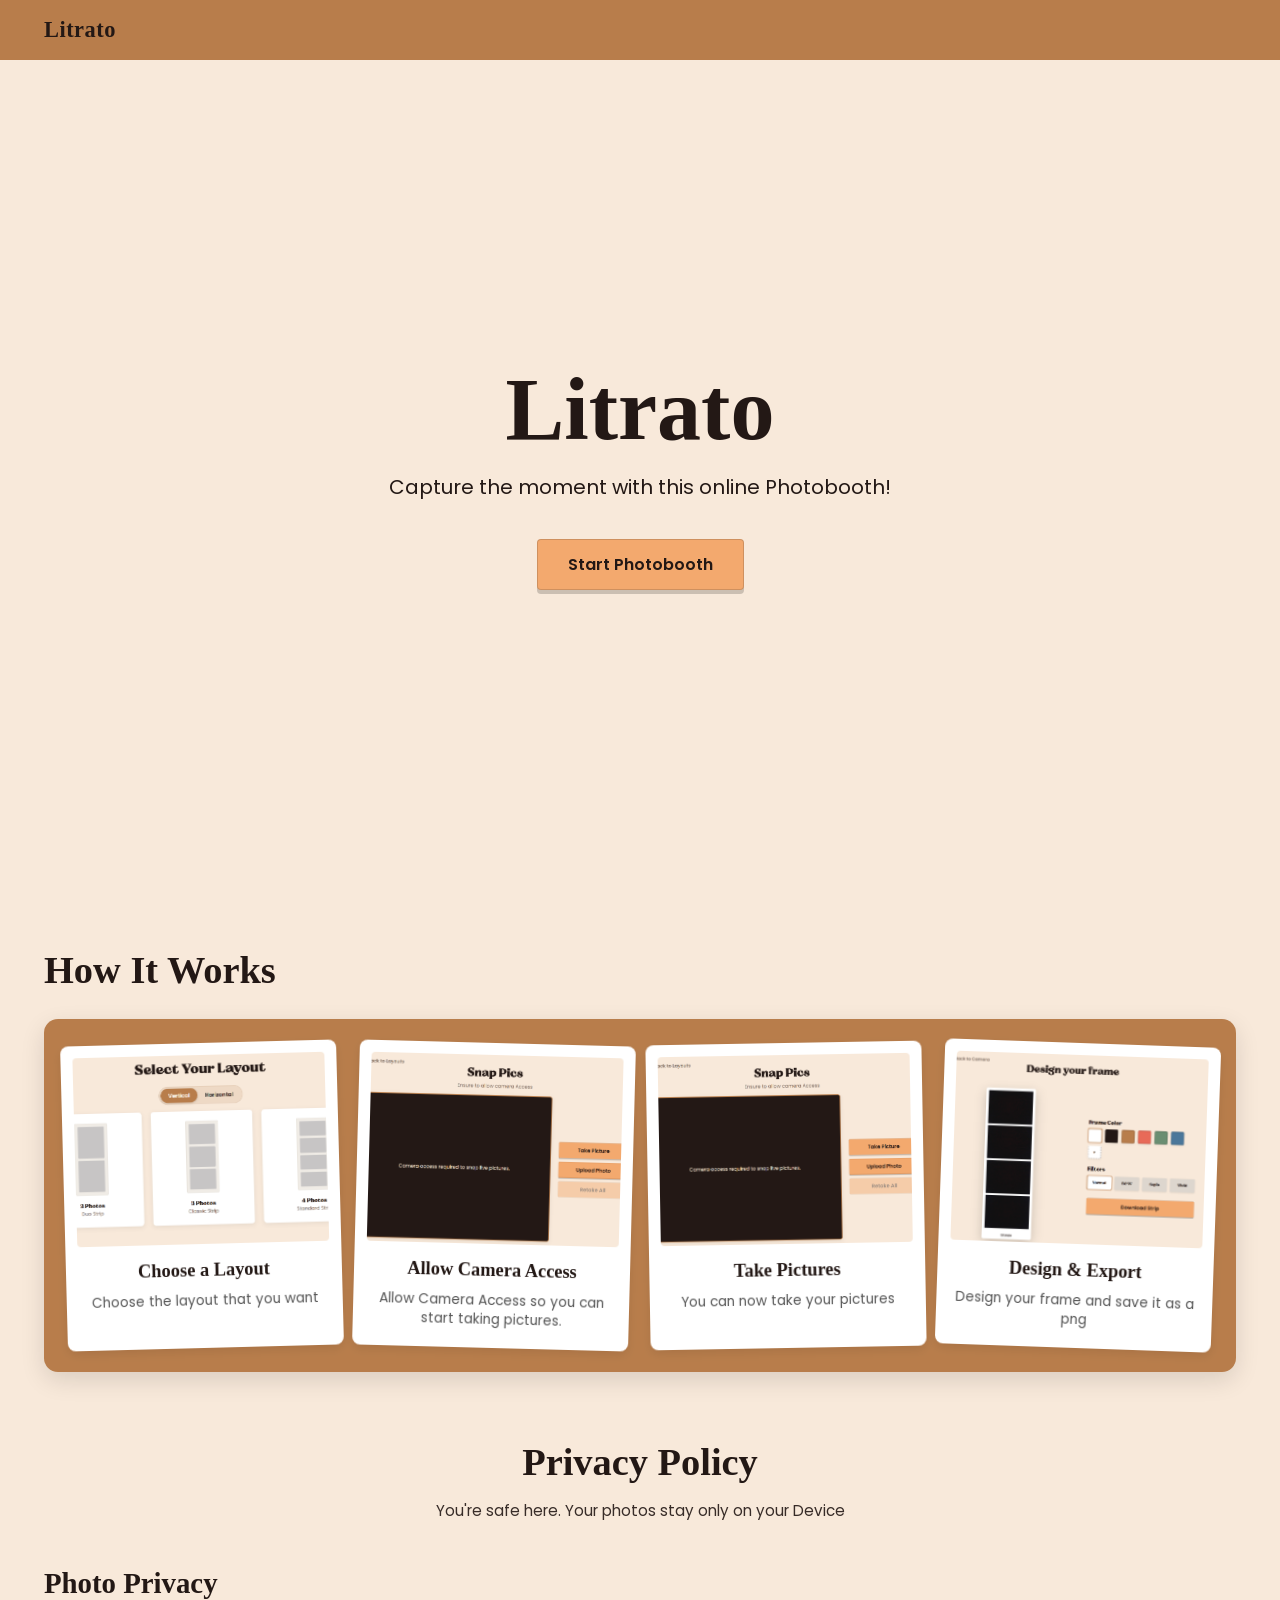
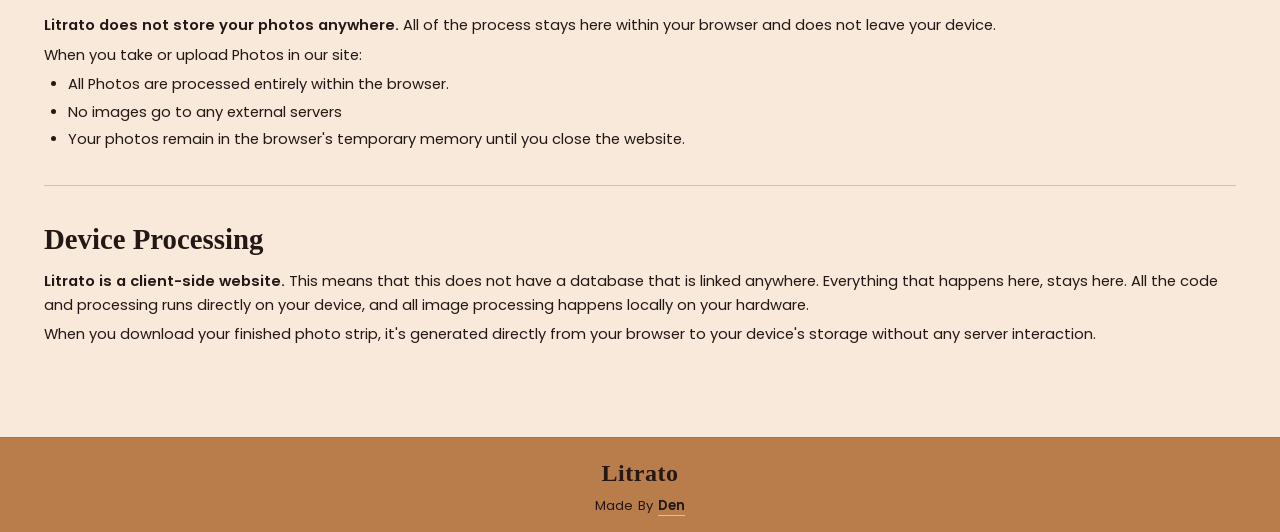
==== index.html @ ebfee7b2 "Added back to top button" ====
<!doctype html>
<html lang="en">
  <head>
    <meta charset="UTF-8" />
    <meta name="viewport" content="width=device-width, initial-scale=1.0" />
    <title>Litrato - Home</title>

    <link rel="preconnect" href="https://fonts.googleapis.com" />
    <link rel="preconnect" href="https://fonts.gstatic.com" crossorigin />
    <link
      href="https://fonts.googleapis.com/css2?family=Poppins:wght@300;400;500;600&display=swap"
      rel="stylesheet"
    />

    <link rel="stylesheet" href="index.css" />
  </head>
  <body>
    <div class="hero-viewport-wrapper">
      <!-- Nav bar -->
      <header class="navbar">
        <div class="nav-container">
          <a href="index.html" class="nav-logo">Litrato</a>
        </div>
      </header>

      <!-- Hero Section -->
      <section class="hero-section">
        <div class="hero-content">
          <h1 class="hero-title">Litrato</h1>
          <p class="hero-subtitle">
            Capture the moment with this online Photobooth!
          </p>
          <a href="./pages/photobooth.html" class="btn-primary"
            >Start Photobooth</a
          >
        </div>
      </section>
    </div>

    <!-- Main Content Sections -->
    <main class="page-wrapper">
      <!-- How It Works Section -->
      <section
        class="how-it-works-section"
        aria-labelledby="how-it-works-title"
      >
        <h2 id="how-it-works-title" class="section-title">How It Works</h2>

        <div class="polaroid-container">
          <!-- Step 1 -->
          <article class="polaroid-card">
            <div class="polaroid-screen">
              <img
                src="./assets/imgs/layout.png"
                alt="Choose a layout preview"
                class="polaroid-img"
              />
            </div>
            <div class="polaroid-text">
              <h3 class="polaroid-heading">Choose a Layout</h3>
              <p class="polaroid-desc">Choose the layout that you want</p>
            </div>
          </article>

          <!-- Step 2 -->
          <article class="polaroid-card">
            <div class="polaroid-screen">
              <img
                src="./assets/imgs/camera.png"
                alt="Allow camera access preview"
                class="polaroid-img"
              />
            </div>
            <div class="polaroid-text">
              <h3 class="polaroid-heading">Allow Camera Access</h3>
              <p class="polaroid-desc">
                Allow Camera Access so you can start taking pictures.
              </p>
            </div>
          </article>

          <!-- Step 3 -->
          <article class="polaroid-card">
            <div class="polaroid-screen">
              <img
                src="./assets/imgs/camera.png"
                alt="Take pictures preview"
                class="polaroid-img"
              />
            </div>
            <div class="polaroid-text">
              <h3 class="polaroid-heading">Take Pictures</h3>
              <p class="polaroid-desc">You can now take your pictures</p>
            </div>
          </article>

          <!-- Step 4 -->
          <article class="polaroid-card">
            <div class="polaroid-screen">
              <img
                src="./assets/imgs/design.png"
                alt="Design and export preview"
                class="polaroid-img"
              />
            </div>
            <div class="polaroid-text">
              <h3 class="polaroid-heading">Design &amp; Export</h3>
              <p class="polaroid-desc">
                Design your frame and save it as a png
              </p>
            </div>
          </article>
        </div>
      </section>

      <!-- Privacy Policy Section -->
      <section class="privacy-section" aria-labelledby="privacy-title">
        <div class="privacy-header">
          <h2 id="privacy-title" class="section-title privacy-main-title">
            Privacy Policy
          </h2>
          <p class="privacy-subtitle">
            You're safe here. Your photos stay only on your Device
          </p>
        </div>

        <div class="privacy-content">
          <!-- Photo Privacy -->
          <article class="privacy-block">
            <h3 class="privacy-heading">Photo Privacy</h3>
            <p class="privacy-lead">
              <strong>Litrato does not store your photos anywhere.</strong> All
              of the process stays here within your browser and does not leave
              your device.
            </p>
            <p class="privacy-list-intro">
              When you take or upload Photos in our site:
            </p>
            <ul class="privacy-list">
              <li>All Photos are processed entirely within the browser.</li>
              <li>No images go to any external servers</li>
              <li>
                Your photos remain in the browser's temporary memory until you
                close the website.
              </li>
            </ul>
          </article>

          <hr class="privacy-divider" />

          <!-- Device Processing -->
          <article class="privacy-block">
            <h3 class="privacy-heading">Device Processing</h3>
            <p class="privacy-lead">
              <strong>Litrato is a client-side website.</strong> This means that
              this does not have a database that is linked anywhere. Everything
              that happens here, stays here. All the code and processing runs
              directly on your device, and all image processing happens locally
              on your hardware.
            </p>
            <p class="privacy-body">
              When you download your finished photo strip, it's generated
              directly from your browser to your device's storage without any
              server interaction.
            </p>
          </article>
        </div>
      </section>
    </main>

    <button
      type="button"
      id="btn-back-to-top"
      class="btn-back-to-top"
      aria-label="Back to top"
      title="Back to top"
    >
      <svg
        width="20"
        height="20"
        viewBox="0 0 24 24"
        fill="none"
        stroke="currentColor"
        stroke-width="2.4"
        stroke-linecap="round"
        stroke-linejoin="round"
      >
        <path d="m18 15-6-6-6 6" />
      </svg>
    </button>

    <footer class="site-footer">
      <div class="footer-container">
        <div class="footer-watermark">Litrato</div>
        <p class="footer-credit">
          Made By <span class="footer-author">Den</span>
        </p>
      </div>
    </footer>

    <script src="../js/index.js"></script>
  </body>
</html>
---- index.css ----
/* Design System & CSS Custom Properties */
:root {
  /* Color Palette */
  --bg-primary: #F8E9DA;
  --header-bg: #B87D4B;
  --accent-container: #B87D4B;
  --btn-bg: #F3A96E;
  --btn-hover: #e6985a;
  --text-main: #231815;
  --card-bg: #FFFFFF;
  --screen-placeholder-bg: #C7C5C5;
  --divider-color: #D9BFA7;

  /* Typography Scales */
  --font-serif: "Charman Serif", Georgia, "Times New Roman", serif;
  --font-sans: "Poppins", -apple-system, BlinkMacSystemFont, "Segoe UI", Roboto, sans-serif;

  /* Spacing Scale */
  --space-xs: 6px;
  --space-sm: 12px;
  --space-md: 18px;
  --space-lg: 24px;
  --space-xl: 36px;
  --space-xxl: 54px;

  /* Border Radius */
  --radius-sm: 4px;
  --radius-md: 8px;
  --radius-lg: 12px;

  /* Shadows */
  --shadow-btn: 0px 4px 0px rgba(0, 0, 0, 0.18);
  --shadow-card: 0 4px 10px rgba(0, 0, 0, 0.08);
}

/*CSS Reset & Base Rules */
*, *::before, *::after {
  box-sizing: border-box;
  margin: 0;
  padding: 0;
}

body {
  background-color: var(--bg-primary);
  color: var(--text-main);
  font-family: var(--font-sans);
  font-weight: 400;
  line-height: 1.6;
  -webkit-font-smoothing: antialiased;
}

a {
  color: inherit;
  text-decoration: none;
}

/* Full Viewport Hero Wrapper */
.hero-viewport-wrapper {
  min-height: 100vh;
  min-height: 100dvh;
  display: flex;
  flex-direction: column;
}

/* Navbar */
.navbar {
  background-color: var(--header-bg);
  width: 100%;
  padding: var(--space-sm) 0;
  flex-shrink: 0;
}

.nav-container {
  max-width: 1240px;
  margin: 0 auto;
  padding: 0 var(--space-lg);
  display: flex;
  align-items: center;
  justify-content: flex-start;
}

.nav-logo {
  font-family: var(--font-serif);
  font-size: 1.4rem;
  font-weight: 700;
  color: var(--text-main);
  letter-spacing: 0.5px;
}

.nav-logo {
  transition: transform 0.25s cubic-bezier(0.34, 1.56, 0.64, 1);
}

.nav-logo:hover {
  transform: rotate(-2deg) scale(1.04);
}

/* Hero Section */
.hero-section {
  flex: 1;
  display: flex;
  align-items: center;
  justify-content: center;
  text-align: center;
  padding: var(--space-xl) var(--space-lg);
}

.hero-content {
  max-width: 700px;
}

.hero-title {
  font-family: var(--font-serif);
  font-size: clamp(3.2rem, 8vw, 5.5rem);
  font-weight: 800;
  color: var(--text-main);
  line-height: 1.1;
  margin-bottom: var(--space-sm);
}

.hero-title {
  animation: heroFadeUp 0.7s cubic-bezier(0.2, 0.8, 0.2, 1) both;
}

.hero-subtitle {
  font-size: clamp(1rem, 2.5vw, 1.25rem);
  font-weight: 400;
  color: var(--text-main);
  margin-bottom: var(--space-xl);
}

.hero-subtitle {
  animation: heroFadeUp 0.7s cubic-bezier(0.2, 0.8, 0.2, 1) 0.15s both;
}


.btn-primary {
  display: inline-block;
  position: relative;
  overflow: hidden;
  background-color: var(--btn-bg);
  color: var(--text-main);
  font-family: var(--font-sans);
  font-weight: 600;
  font-size: 1rem;
  padding: 12px 30px;
  border-radius: var(--radius-sm);
  border: 1px solid rgba(0, 0, 0, 0.15);
  box-shadow: var(--shadow-btn);
  transition: transform 0.2s cubic-bezier(0.34, 1.56, 0.64, 1),
              background-color 0.2s ease,
              box-shadow 0.2s ease;
  cursor: pointer;
}

.btn-primary::after {
  content: "";
  position: absolute;
  top: -50%;
  left: -120%;
  width: 50%;
  height: 200%;
  background: linear-gradient(
    90deg, 
    rgba(255, 255, 255, 0) 0%, 
    rgba(255, 255, 255, 0.35) 50%, 
    rgba(255, 255, 255, 0) 100%
  );
  transform: rotate(25deg);
  pointer-events: none;
}

.btn-primary:hover::after {
  animation: btnShine 0.75s ease-in-out forwards;
}

.btn-primary:hover {
  background-color: var(--btn-hover);
  transform: translateY(-2px);
  box-shadow: 0px 6px 0px rgba(0, 0, 0, 0.2);
}

.btn-primary:active {
  transform: translateY(2px);
  box-shadow: 0px 2px 0px rgba(0, 0, 0, 0.2);
}

.hero-section .btn-primary {
  animation: heroFadeUp 0.7s cubic-bezier(0.2, 0.8, 0.2, 1) 0.3s both;
}

/* Layout Containers (Sections below Hero) */
.page-wrapper {
  max-width: 1240px;
  margin: 0 auto;
  padding: 0 var(--space-lg);
}

/* How It Works Section */
.how-it-works-section {
  width: 100%;
  padding: 40px 0 60px;
}

.section-title {
  font-family: var(--font-serif);
  font-size: clamp(1.8rem, 4vw, 2.4rem);
  font-weight: 700;
  color: var(--text-main);
  margin-bottom: var(--space-md);
}

.polaroid-container {
  width: 100%;
  max-width: 1200px;
  margin: 0 auto;
  background-color: var(--accent-container, #B87D4B);
  border-radius: 14px;
  padding: 24px 20px;
  display: grid;
  grid-template-columns: repeat(4, minmax(0, 1fr));
  gap: 16px;
  box-shadow: 0 8px 24px rgba(0, 0, 0, 0.12);
}

.polaroid-card {
  --card-tilt: 0deg;
  background-color: #FFFFFF;
  border-radius: 8px;
  padding: 12px 12px 18px 12px;
  display: flex;
  flex-direction: column;
  min-width: 0;
  box-shadow: var(--shadow-card);
  opacity: 0;
  transform: translateY(35px) scale(0.95);
  transition: opacity 0.6s cubic-bezier(0.2, 0.8, 0.2, 1),
              transform 0.6s cubic-bezier(0.2, 0.8, 0.2, 1),
              box-shadow 0.35s ease;
  will-change: transform, opacity;
}

/* Subtle Organic Tabletop Tilts */
.polaroid-card:nth-child(1) { --card-tilt: -1.5deg; transition-delay: 0.1s; }
.polaroid-card:nth-child(2) { --card-tilt: 1.5deg; transition-delay: 0.2s; }
.polaroid-card:nth-child(3) { --card-tilt: -1deg; transition-delay: 0.3s; }
.polaroid-card:nth-child(4) { --card-tilt: 2deg; transition-delay: 0.4s; }

/* When section enters viewport */
.polaroid-container.is-visible .polaroid-card {
  opacity: 1;
  transform: translateY(0) rotate(var(--card-tilt)) scale(1);
}

.polaroid-card:hover {
  transform: rotate(0deg) translateY(-8px) scale(1.02) !important;
  box-shadow: 0 14px 28px rgba(0, 0, 0, 0.22);
  z-index: 2;
  transition-delay: 0s !important;
}


.polaroid-screen {
  width: 100%;
  aspect-ratio: 4 / 3;
  background-color: var(--screen-placeholder-bg, #C7C5C5);
  border-radius: 4px;
  overflow: hidden;
  margin-bottom: 12px;
}

.polaroid-img {
  width: 100%;
  height: 100%;
  object-fit: cover;
  display: block;
  transition: transform 0.3s ease;
}

.polaroid-card:hover .polaroid-img {
  transform: scale(1.04);
}

.polaroid-text {
  text-align: center;
  display: flex;
  flex-direction: column;
  gap: 6px;
}

.polaroid-heading {
  font-family: var(--font-serif);
  font-size: 1.15rem;
  font-weight: 700;
  color: var(--text-main, #231815);
}

.polaroid-desc {
  font-family: var(--font-sans);
  font-size: 0.85rem;
  color: #555555;
  line-height: 1.4;
}

/* Privacy Policy Section */
.privacy-section {
  padding: 0 0 var(--space-xxl);
}

.privacy-header {
  text-align: center;
  margin-bottom: var(--space-xl);
}

.privacy-main-title {
  margin-bottom: var(--space-xs);
}

.privacy-subtitle {
  font-size: 0.95rem;
  color: var(--text-main);
  opacity: 0.9;
}

.privacy-content {
  display: flex;
  flex-direction: column;
  gap: var(--space-lg);
}

.privacy-block {
  display: flex;
  flex-direction: column;
  gap: var(--space-xs);
}

.privacy-heading {
  font-family: var(--font-serif);
  font-size: clamp(1.4rem, 3vw, 1.8rem);
  font-weight: 700;
  color: var(--text-main);
  margin-bottom: 2px;
}

.privacy-lead,
.privacy-body,
.privacy-list-intro {
  font-size: 0.92rem;
  line-height: 1.6;
  color: var(--text-main);
}

.privacy-lead strong {
  font-weight: 600;
}

.privacy-list {
  list-style-type: disc;
  padding-left: var(--space-lg);
  font-size: 0.92rem;
  line-height: 1.6;
  color: var(--text-main);
}

.privacy-list li {
  margin-bottom: 4px;
}

.privacy-divider {
  border: none;
  height: 1px;
  background-color: var(--divider-color);
  margin: var(--space-xs) 0;
}

/* Scroll Reveal Base Classes */
.reveal-item {
  opacity: 0;
  transform: translateY(30px);
  transition: opacity 0.7s cubic-bezier(0.2, 0.8, 0.2, 1),
              transform 0.7s cubic-bezier(0.2, 0.8, 0.2, 1);
  will-change: opacity, transform;
}

.reveal-item.is-visible {
  opacity: 1;
  transform: translateY(0);
}


.btn-back-to-top {
  position: fixed;
  bottom: 28px;
  right: 28px;
  width: 52px;             
  height: 52px;             
  border-radius: 50%;
  background-color: var(--header-bg);
  color: #000000;         
  border: 1px solid rgba(0, 0, 0, 0.12);
  display: flex;
  align-items: center;
  justify-content: center;
  cursor: pointer;
  z-index: 100;
  box-shadow: 0 6px 18px rgba(0, 0, 0, 0.2);
  opacity: 0;
  visibility: hidden;
  transform: translateY(12px);
  transition: opacity 0.3s ease, transform 0.3s cubic-bezier(0.34, 1.56, 0.64, 1), background-color 0.2s ease;
}


.btn-back-to-top svg {
  width: 24px;     
  height: 24px;
  stroke: #000000;         
}


.btn-back-to-top.visible {
  opacity: 1;
  visibility: visible;
  transform: translateY(0);
}

.btn-back-to-top:hover {
  transform: translateY(-3px) scale(1.05);
}

.btn-back-to-top:active {
  transform: translateY(0) scale(0.96);
}


@media (max-width: 580px) {
  .btn-back-to-top {
    bottom: 20px;
    right: 20px;
    width: 46px;
    height: 46px;
  }

  .btn-back-to-top svg {
    width: 22px;
    height: 22px;
  }
}

.site-footer {
  width: 100%;
  background-color: var(--header-bg);
  color: #FFFFFF;
  padding: 16px var(--space-lg);
  margin-top: var(--space-xl);
  border-top: 1px solid rgba(0, 0, 0, 0.08);
}

.footer-container {
  max-width: 1240px;
  margin: 0 auto;
  display: flex;
  flex-direction: column;
  align-items: center;
  justify-content: center;
  gap: 2px;
  text-align: center;
}

.footer-watermark {
  font-family: var(--font-serif);
  font-size: 1.5rem;
  font-weight: 700;
  letter-spacing: 0.5px;
  color: var(--text-main);
  user-select: none;
  display: inline-block;
  cursor: default;
  transition: transform 0.25s cubic-bezier(0.34, 1.56, 0.64, 1);
}

.footer-watermark:hover {
  transform: rotate(-2deg) scale(1.04);
}

.footer-credit {
  font-family: var(--font-sans);
  font-size: 0.82rem;
  font-weight: 400;
  color: var(--text-main);
  letter-spacing: 0.2px;
}

.footer-author {
  font-weight: 600;
  color: var(--text-main);
  position: relative;
  display: inline-block;
}

.footer-author::after {
  content: "";
  position: absolute;
  bottom: 0;
  left: 0;
  width: 100%;
  height: 1px;
  background-color: rgba(255, 255, 255, 0.5);
}

@media (max-width: 580px) {
  .site-footer {
    padding: 14px var(--space-md);
  }

  .footer-watermark {
    font-size: 1.35rem;
  }

  .footer-credit {
    font-size: 0.78rem;
  }
}

/* Animations */
@keyframes heroFadeUp {
  from {
    opacity: 0;
    transform: translateY(20px);
  }
  to {
    opacity: 1;
    transform: translateY(0);
  }
}

@keyframes btnShine {
  0% { left: -120%; }
  100% { left: 140%; }
}

/* Responsive Breakpoints */
@media (max-width: 1080px) {
  .polaroid-container {
    grid-template-columns: repeat(2, minmax(0, 1fr));
    max-width: 640px;
    gap: 20px;
  }
}

@media (max-width: 580px) {
  .polaroid-container {
    grid-template-columns: 1fr;
    max-width: 320px;
  }
}


/* Tablet (Screens below 900px) */
@media (max-width: 900px) {
  .polaroid-container {
    grid-template-columns: repeat(2, 1fr);
    gap: var(--space-lg);
    padding: var(--space-lg);
  }
}

/* Mobile Devices (Screens below 560px) */
@media (max-width: 560px) {
  .page-wrapper {
    padding: 0 var(--space-md);
  }

  .nav-container {
    padding: 0 var(--space-md);
  }

  .polaroid-container {
    grid-template-columns: 1fr;
    padding: var(--space-md);
    gap: var(--space-md);
  }

  .polaroid-card {
    padding: var(--space-md);
  }

  .privacy-list {
    padding-left: var(--space-md);
  }
}
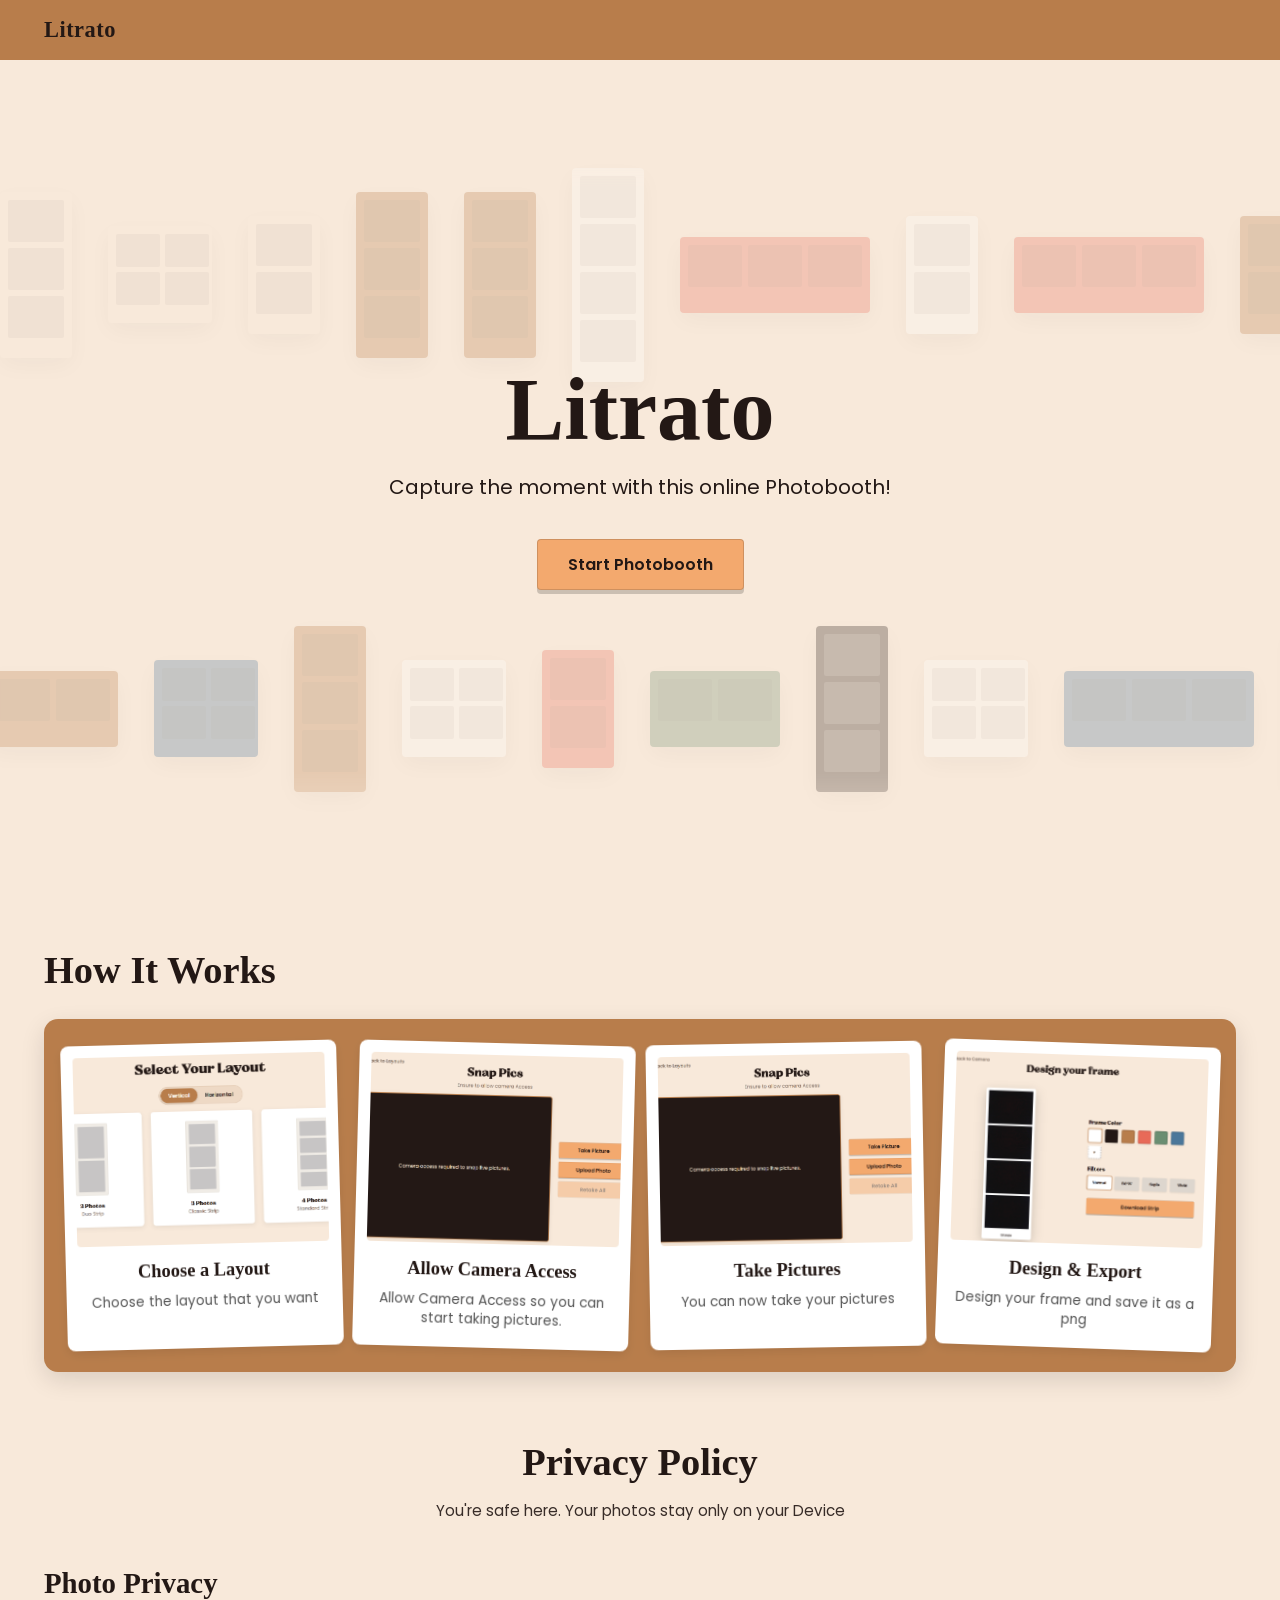
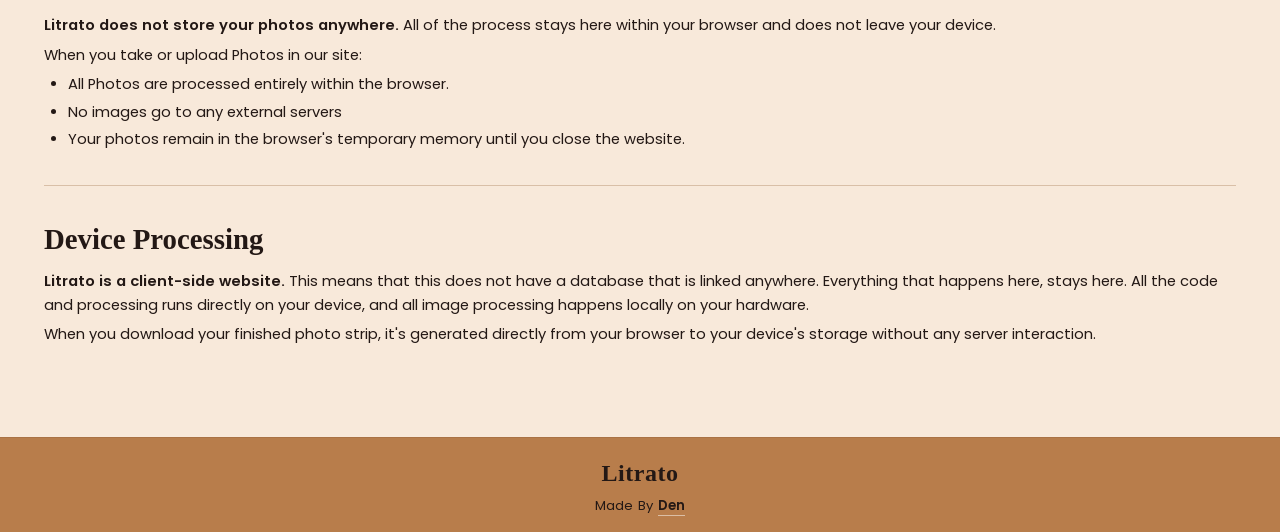
==== commit 6358b2b6: "Added Moving background in Index Hero." ====
--- a/index.html
+++ b/index.html
@@ -25,6 +25,10 @@
 
       <!-- Hero Section -->
       <section class="hero-section">
+        <div class="hero-frames-bg" id="hero-frames-bg" aria-hidden="true">
+          <div class="frames-marquee-track" id="marquee-track-1"></div>
+          <div class="frames-marquee-track" id="marquee-track-2"></div>
+        </div>
         <div class="hero-content">
           <h1 class="hero-title">Litrato</h1>
           <p class="hero-subtitle">
--- a/index.css
+++ b/index.css
@@ -102,11 +102,15 @@
   align-items: center;
   justify-content: center;
   text-align: center;
+  position: relative;
+  overflow: hidden;
   padding: var(--space-xl) var(--space-lg);
 }
 
 .hero-content {
   max-width: 700px;
+  position: relative;
+  z-index: 2;
 }
 
 .hero-title {
@@ -133,6 +137,97 @@
   animation: heroFadeUp 0.7s cubic-bezier(0.2, 0.8, 0.2, 1) 0.15s both;
 }
 
+.hero-frames-bg {
+  position: absolute;
+  inset: 0;
+  pointer-events: none;
+  z-index: 1;
+  display: flex;
+  flex-direction: column;
+  justify-content: space-around;
+  gap: 28px;
+  opacity: 0.28; 
+  mask-image: linear-gradient(
+    to bottom,
+    transparent 0%,
+    rgba(0, 0, 0, 1) 15%,
+    rgba(0, 0, 0, 1) 85%,
+    transparent 100%
+  );
+  -webkit-mask-image: linear-gradient(
+    to bottom,
+    transparent 0%,
+    rgba(0, 0, 0, 1) 15%,
+    rgba(0, 0, 0, 1) 85%,
+    transparent 100%
+  );
+}
+
+
+.frames-marquee-track {
+  display: flex;
+  align-items: center;
+  gap: 36px;
+  width: max-content;
+  animation: driftLeft 42s linear infinite;
+}
+
+
+#marquee-track-2 {
+  animation: driftLeft 52s linear infinite;
+  margin-left: -120px;
+}
+
+.ambient-strip {
+  display: flex;
+  box-shadow: 0 8px 24px rgba(35, 24, 21, 0.12);
+  border-radius: 4px;
+  padding: 8px;
+  flex-shrink: 0;
+  box-sizing: border-box;
+}
+
+.ambient-slot {
+  background-color: rgba(35, 24, 21, 0.12);
+  border-radius: 2px;
+}
+
+/* Vertical Formats */
+.ambient-strip.vertical {
+  flex-direction: column;
+  gap: 6px;
+  padding-bottom: 20px;
+  width: 72px;
+}
+.ambient-strip.vertical .ambient-slot {
+  width: 56px;
+  height: 42px;
+}
+
+/* Horizontal Formats */
+.ambient-strip.horizontal {
+  flex-direction: row;
+  gap: 6px;
+  padding-bottom: 16px;
+  height: 76px;
+}
+.ambient-strip.horizontal .ambient-slot {
+  width: 54px;
+  height: 42px;
+}
+
+.ambient-strip.grid-4 {
+  display: grid;
+  grid-template-columns: repeat(2, 44px);
+  grid-template-rows: repeat(2, 33px);
+  gap: 5px;
+  padding: 8px 8px 18px 8px;
+  width: 104px;
+}
+.ambient-strip.grid-4 .ambient-slot {
+  width: 44px;
+  height: 33px;
+}
 
 .btn-primary {
   display: inline-block;
@@ -588,4 +683,13 @@
   .privacy-list {
     padding-left: var(--space-md);
   }
-}+}
+
+@keyframes driftLeft {
+  0% {
+    transform: translateX(0);
+  }
+  100% {
+    transform: translateX(-50%);
+  }
+}
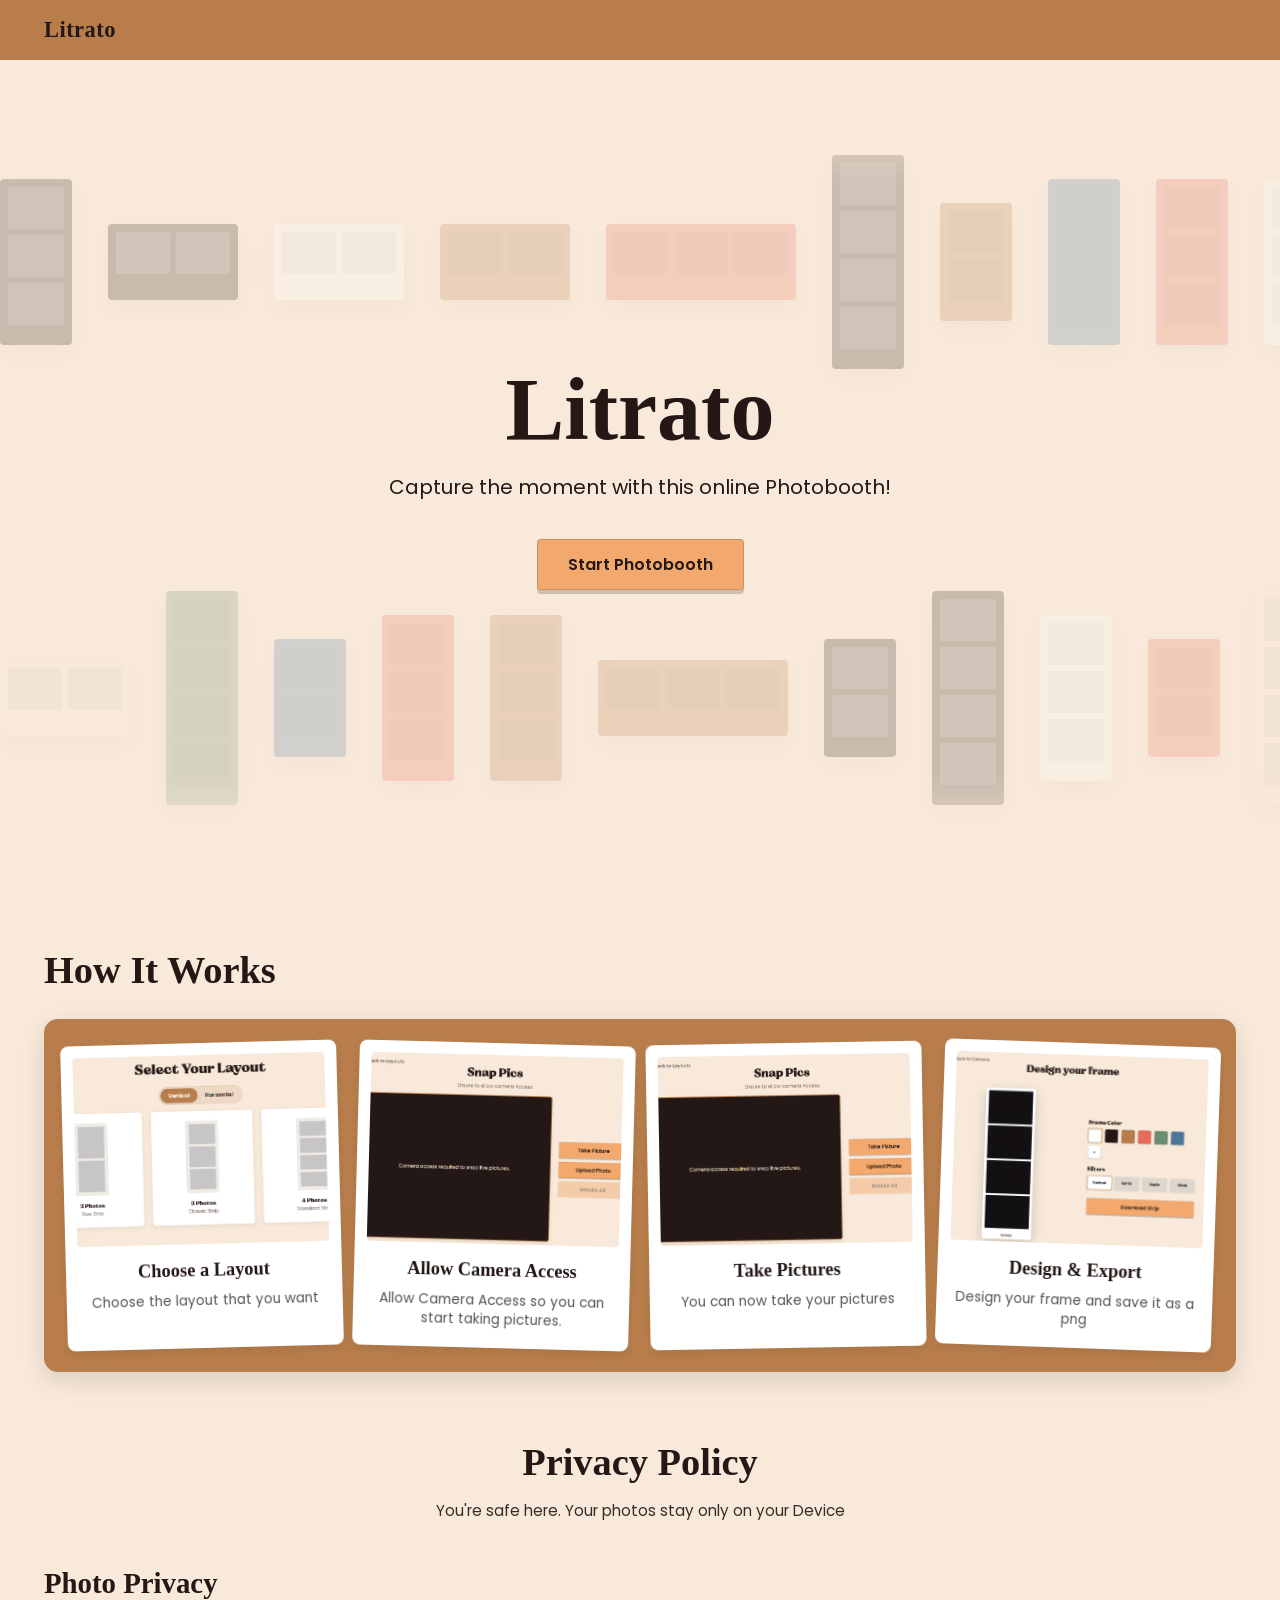
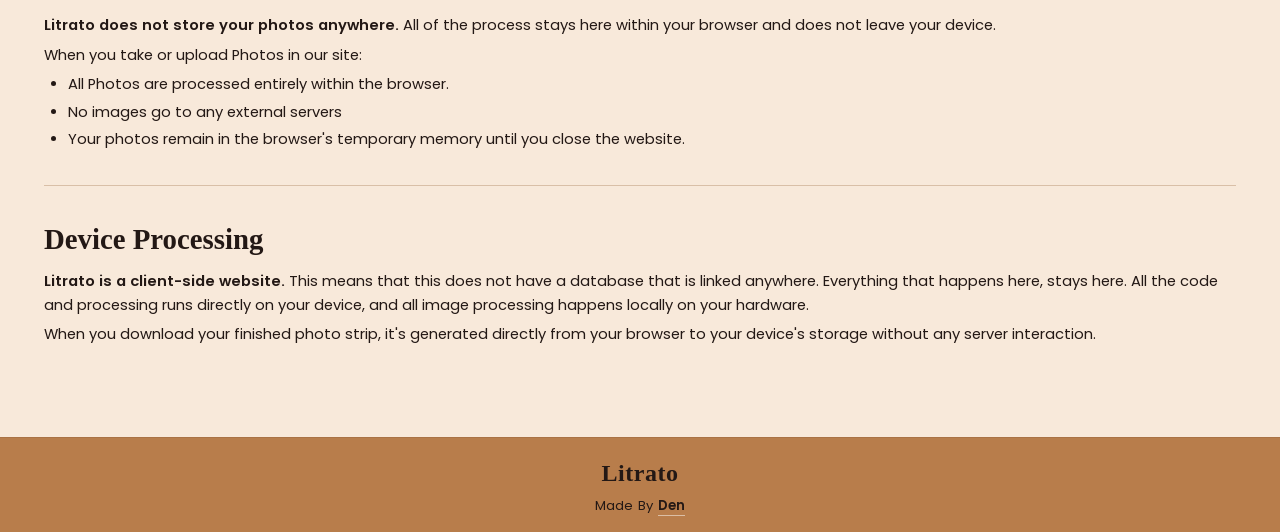
==== commit 9a91f985: "Linked Footer name to Github Profile." ====
--- a/index.html
+++ b/index.html
@@ -197,7 +197,15 @@
       <div class="footer-container">
         <div class="footer-watermark">Litrato</div>
         <p class="footer-credit">
-          Made By <span class="footer-author">Den</span>
+          Made By
+          <span class="footer-author"
+            ><a
+              href="https://github.com/AludinoD"
+              target="_blank"
+              rel="noopener noreferrer"
+              >Den</a
+            ></span
+          >
         </p>
       </div>
     </footer>
--- a/index.css
+++ b/index.css
@@ -145,8 +145,9 @@
   display: flex;
   flex-direction: column;
   justify-content: space-around;
-  gap: 28px;
-  opacity: 0.28; 
+  gap: 32px;
+  overflow: hidden;
+  opacity: 0.22;
   mask-image: linear-gradient(
     to bottom,
     transparent 0%,
@@ -166,16 +167,16 @@
 
 .frames-marquee-track {
   display: flex;
+  flex-wrap: nowrap;
   align-items: center;
   gap: 36px;
   width: max-content;
-  animation: driftLeft 42s linear infinite;
-}
-
+  will-change: transform;
+  animation: driftLeft 60s linear infinite;
+}
 
 #marquee-track-2 {
-  animation: driftLeft 52s linear infinite;
-  margin-left: -120px;
+  animation: driftLeft 75s linear infinite;
 }
 
 .ambient-strip {
@@ -591,6 +592,7 @@
   color: var(--text-main);
   position: relative;
   display: inline-block;
+  transition: transform 0.25s cubic-bezier(0.34, 1.56, 0.64, 1);
 }
 
 .footer-author::after {
@@ -603,6 +605,10 @@
   background-color: rgba(255, 255, 255, 0.5);
 }
 
+.footer-author:hover{
+  transform: rotate(-2deg) scale(1.2);
+}
+
 @media (max-width: 580px) {
   .site-footer {
     padding: 14px var(--space-md);
@@ -692,4 +698,4 @@
   100% {
     transform: translateX(-50%);
   }
-}
+}
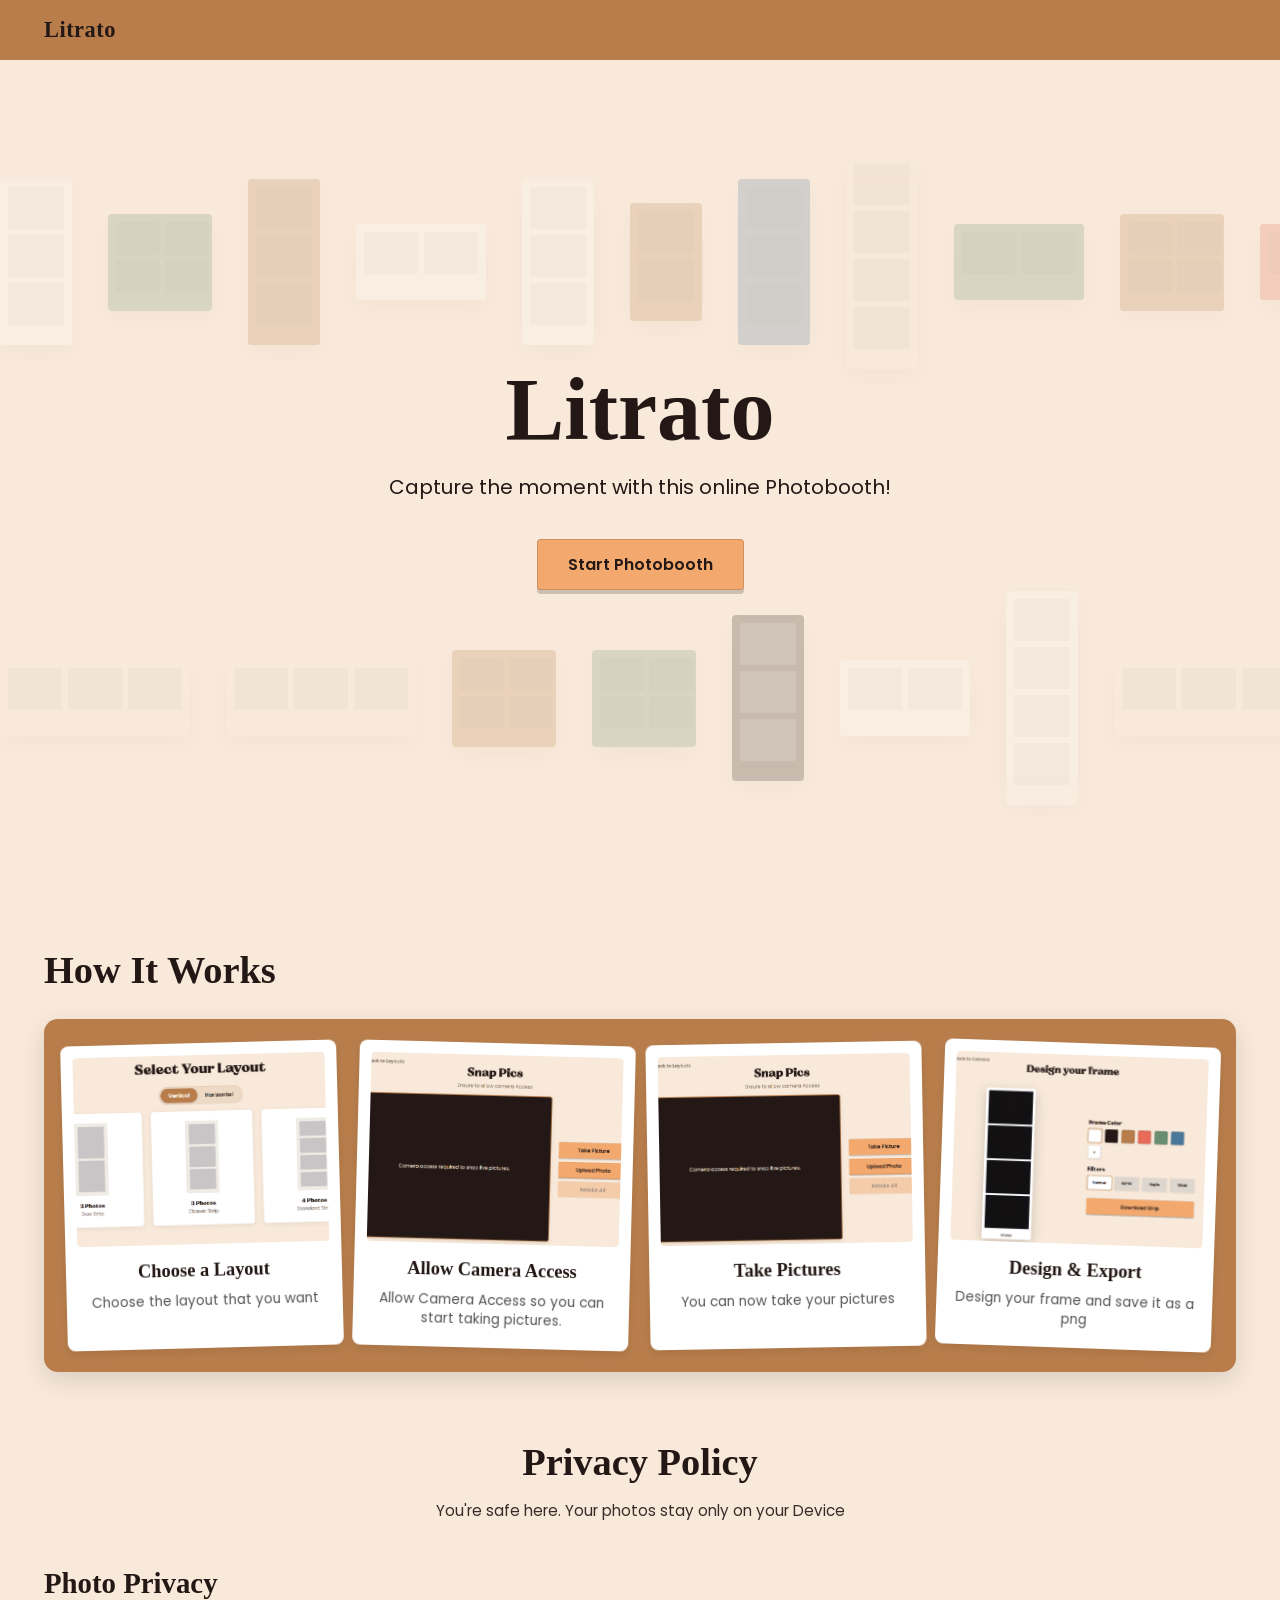
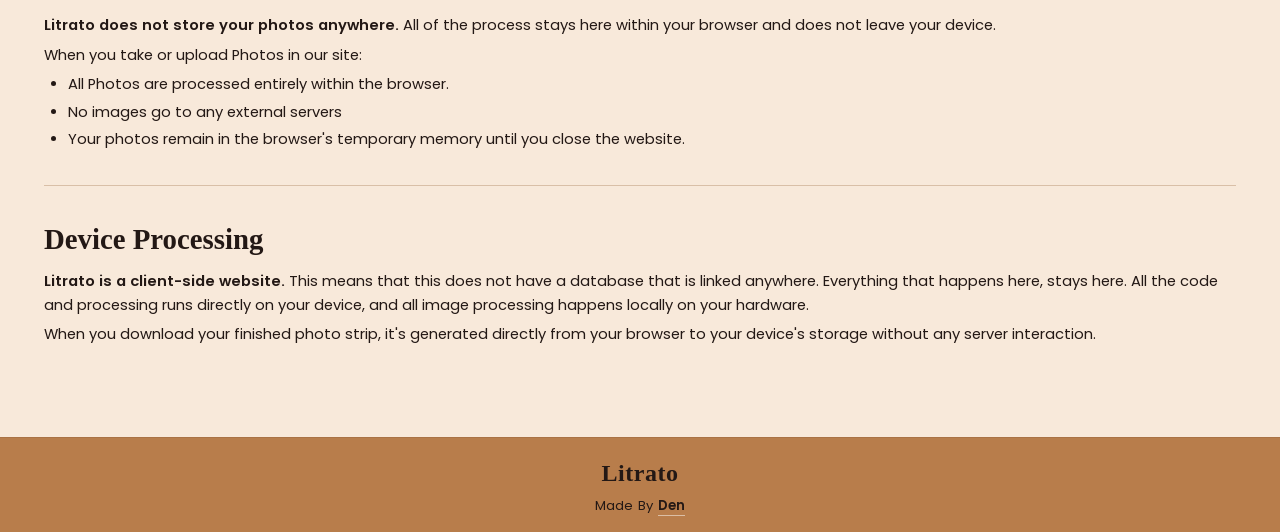
==== commit 3c068ffc: "Added Favicon" ====
--- a/index.html
+++ b/index.html
@@ -13,6 +13,24 @@
     />
 
     <link rel="stylesheet" href="index.css" />
+    <link
+      rel="apple-touch-icon"
+      sizes="180x180"
+      href="../assets/imgs/favicon/apple-touch-icon.png"
+    />
+    <link
+      rel="icon"
+      type="image/png"
+      sizes="32x32"
+      href="../assets/imgs/favicon/favicon-32x32.png"
+    />
+    <link
+      rel="icon"
+      type="image/png"
+      sizes="16x16"
+      href="../assets/imgs/favicon/favicon-16x16.png"
+    />
+    <link rel="manifest" href="../assets/imgs/favicon/site.webmanifest" />
   </head>
   <body>
     <div class="hero-viewport-wrapper">
--- a/index.css
+++ b/index.css
@@ -168,15 +168,21 @@
 .frames-marquee-track {
   display: flex;
   flex-wrap: nowrap;
+  width: max-content;
+  will-change: transform;
+  animation: driftLeft 85s linear infinite;
+}
+
+#marquee-track-2 {
+  animation: driftLeft 105s linear infinite;
+}
+
+.marquee-group {
+  display: flex;
   align-items: center;
   gap: 36px;
-  width: max-content;
-  will-change: transform;
-  animation: driftLeft 60s linear infinite;
-}
-
-#marquee-track-2 {
-  animation: driftLeft 75s linear infinite;
+  padding-right: 36px;
+  flex-shrink: 0;
 }
 
 .ambient-strip {
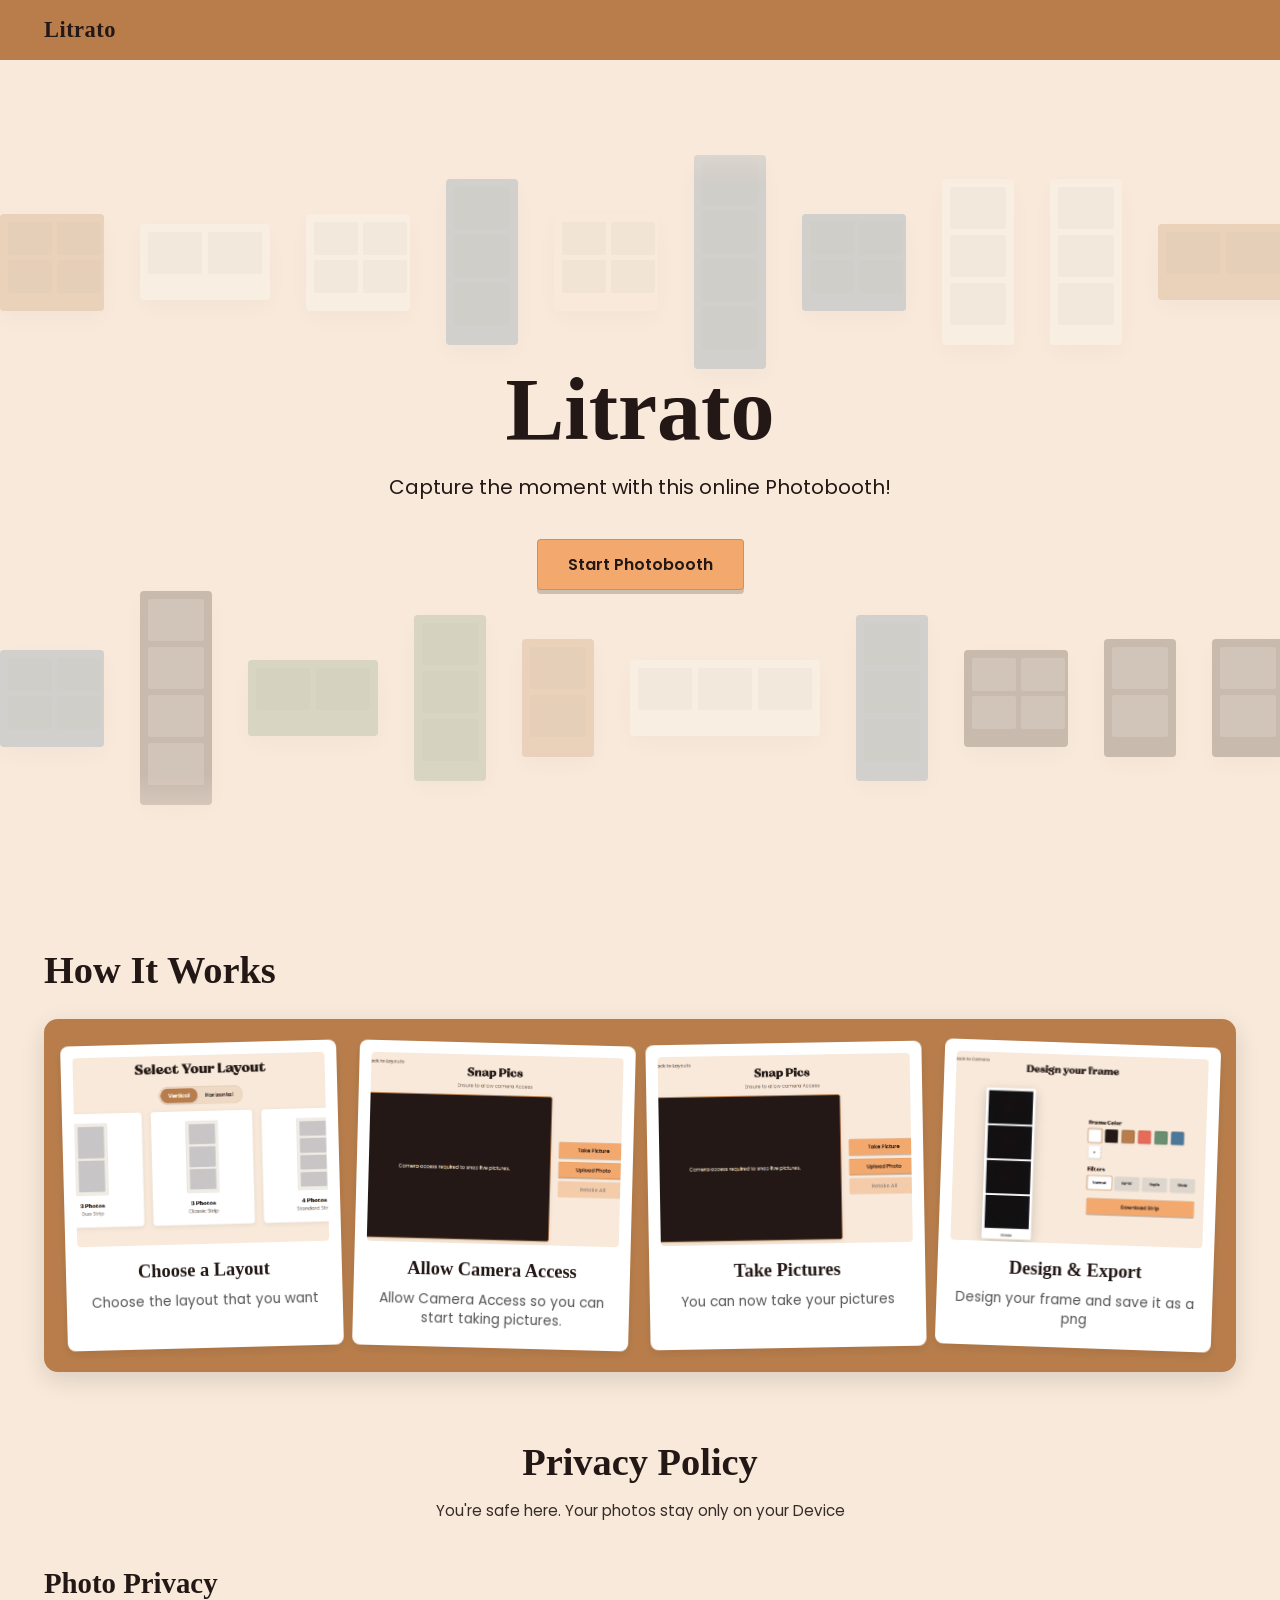
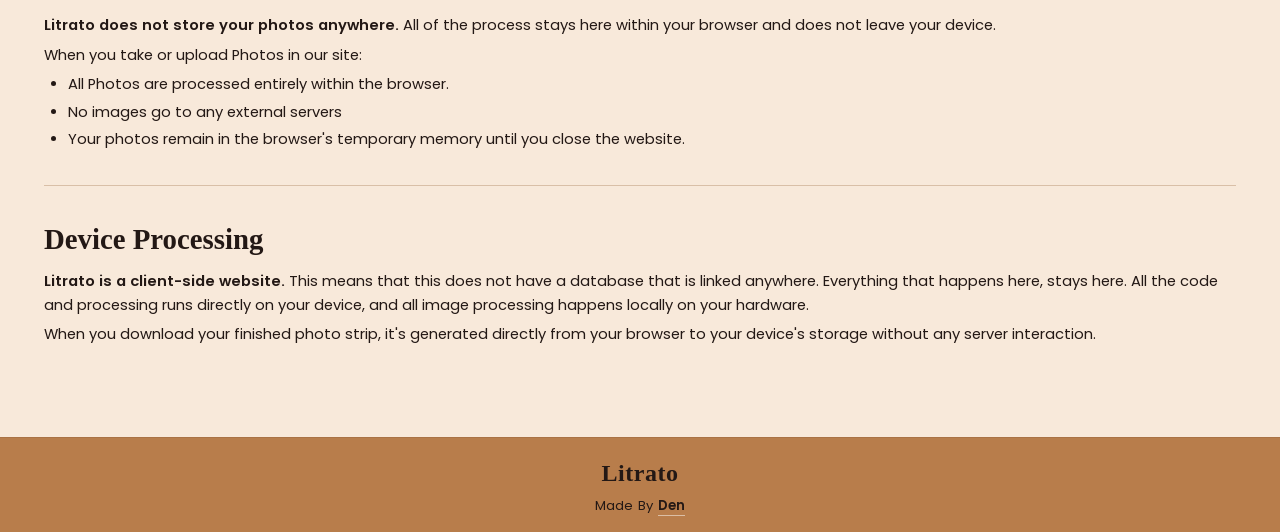
==== commit 4cd828a5: "Updated Favicon Icon" ====
--- a/index.html
+++ b/index.html
@@ -13,6 +13,7 @@
     />
 
     <link rel="stylesheet" href="index.css" />
+    <link rel="shortcut icon" href="../assets/imgs/favicon/favicon.ico" />
     <link
       rel="apple-touch-icon"
       sizes="180x180"
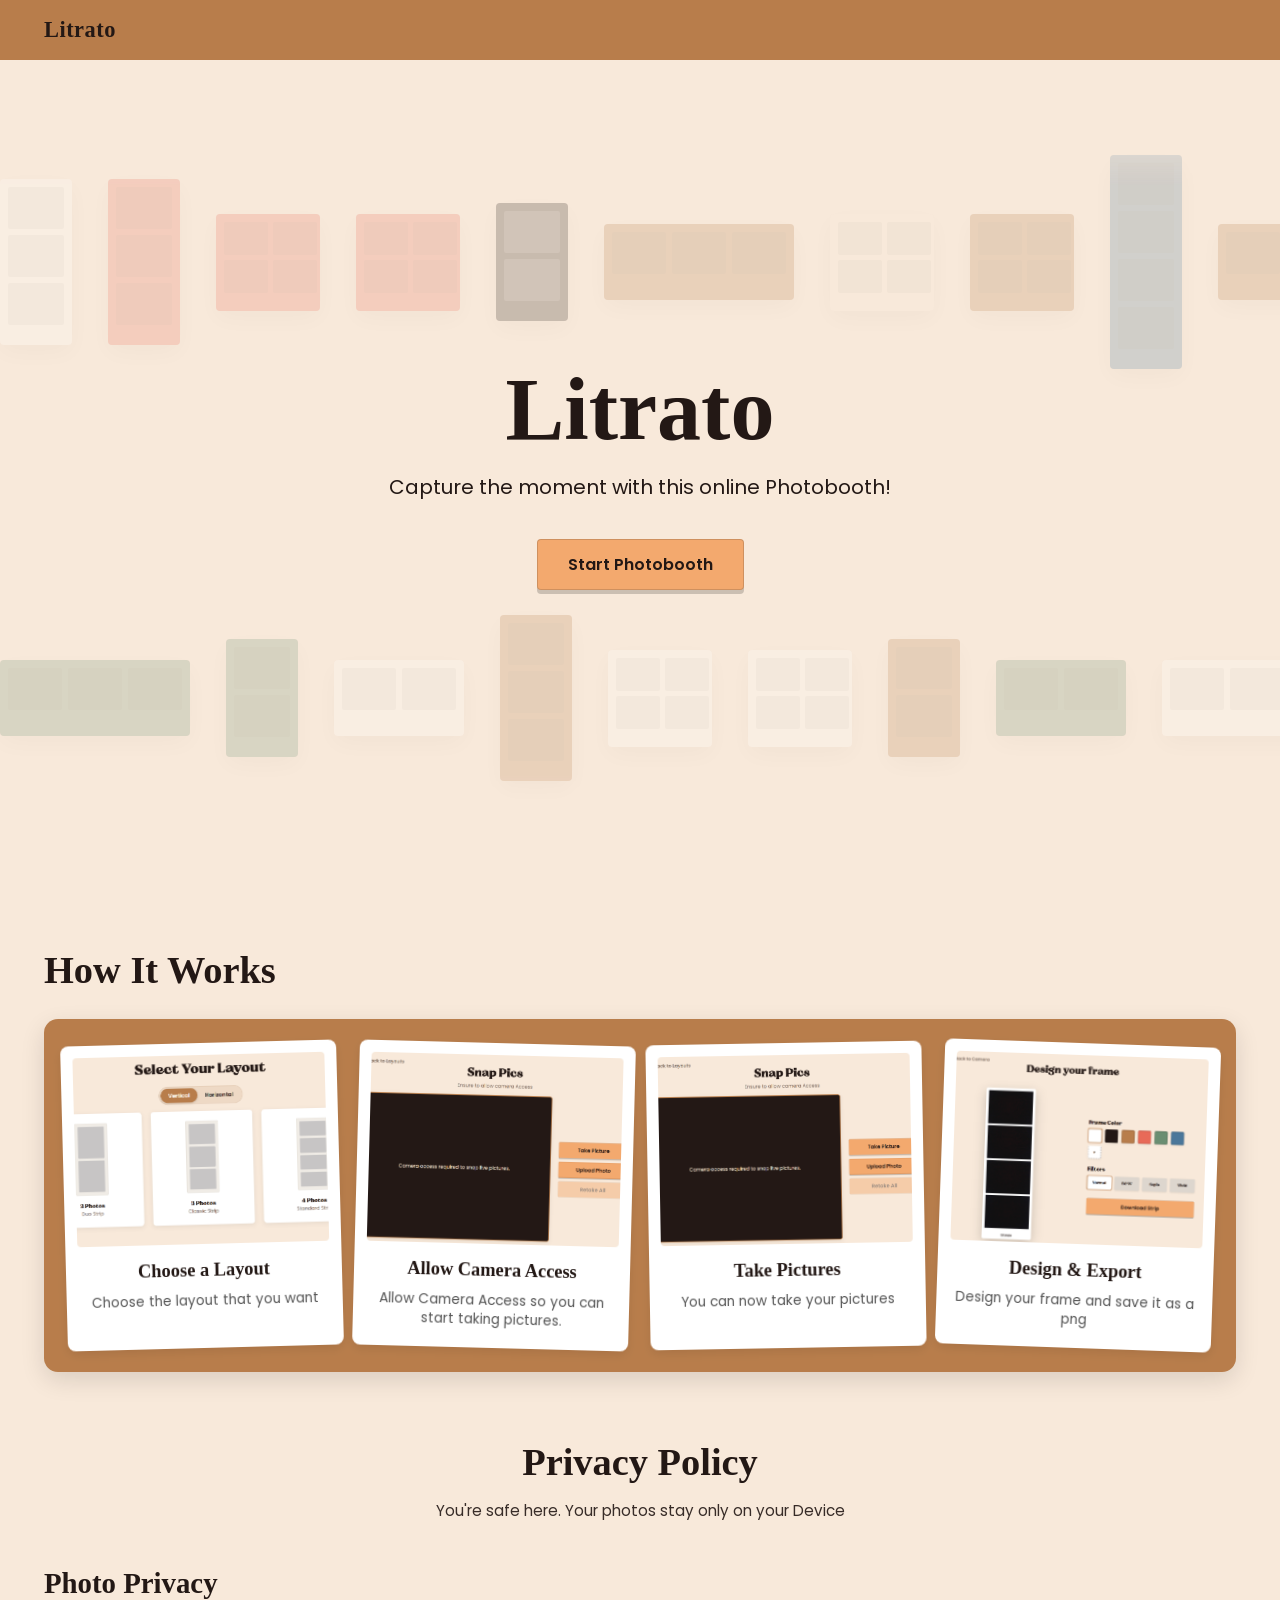
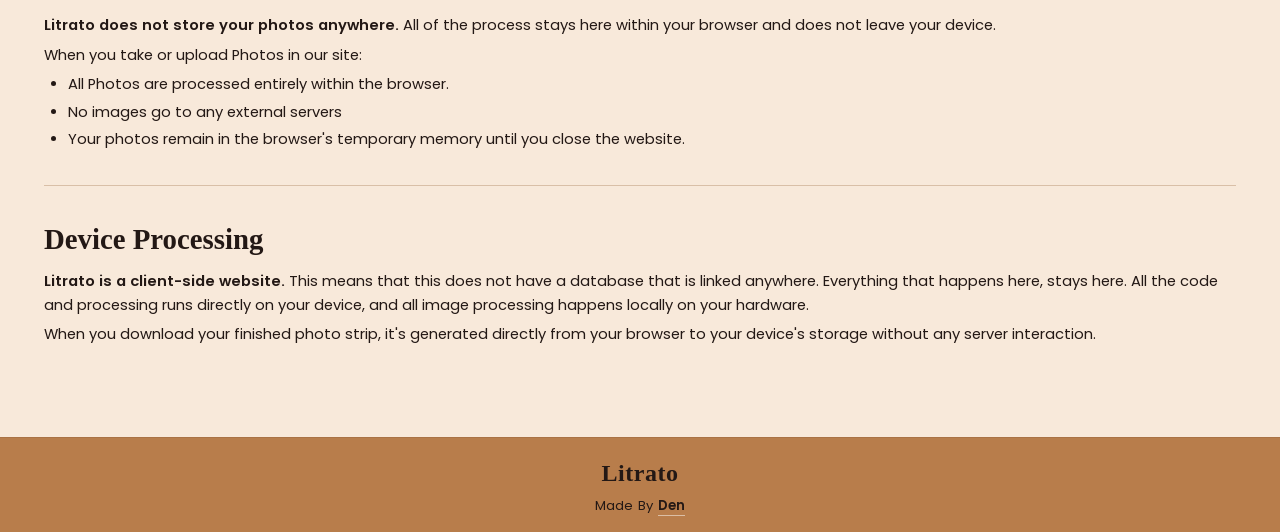
==== commit 291e29c0: "Fixing the Fonts" ====
--- a/index.html
+++ b/index.html
@@ -12,7 +12,7 @@
       rel="stylesheet"
     />
 
-    <link rel="stylesheet" href="index.css" />
+    <link rel="stylesheet" href="./index.css" />
     <link rel="shortcut icon" href="../assets/imgs/favicon/favicon.ico" />
     <link
       rel="apple-touch-icon"
--- a/index.css
+++ b/index.css
@@ -12,6 +12,13 @@
   --divider-color: #D9BFA7;
 
   /* Typography Scales */
+  @font-face {
+    font-family: 'Charman Serif';
+    src: url('../assets/fonts/charman-serif/CharmanSerif-Black.otf') format('opentype');
+    font-weight: 700 900;
+    font-style: normal;
+    font-display: swap;
+  }
   --font-serif: "Charman Serif", Georgia, "Times New Roman", serif;
   --font-sans: "Poppins", -apple-system, BlinkMacSystemFont, "Segoe UI", Roboto, sans-serif;
 
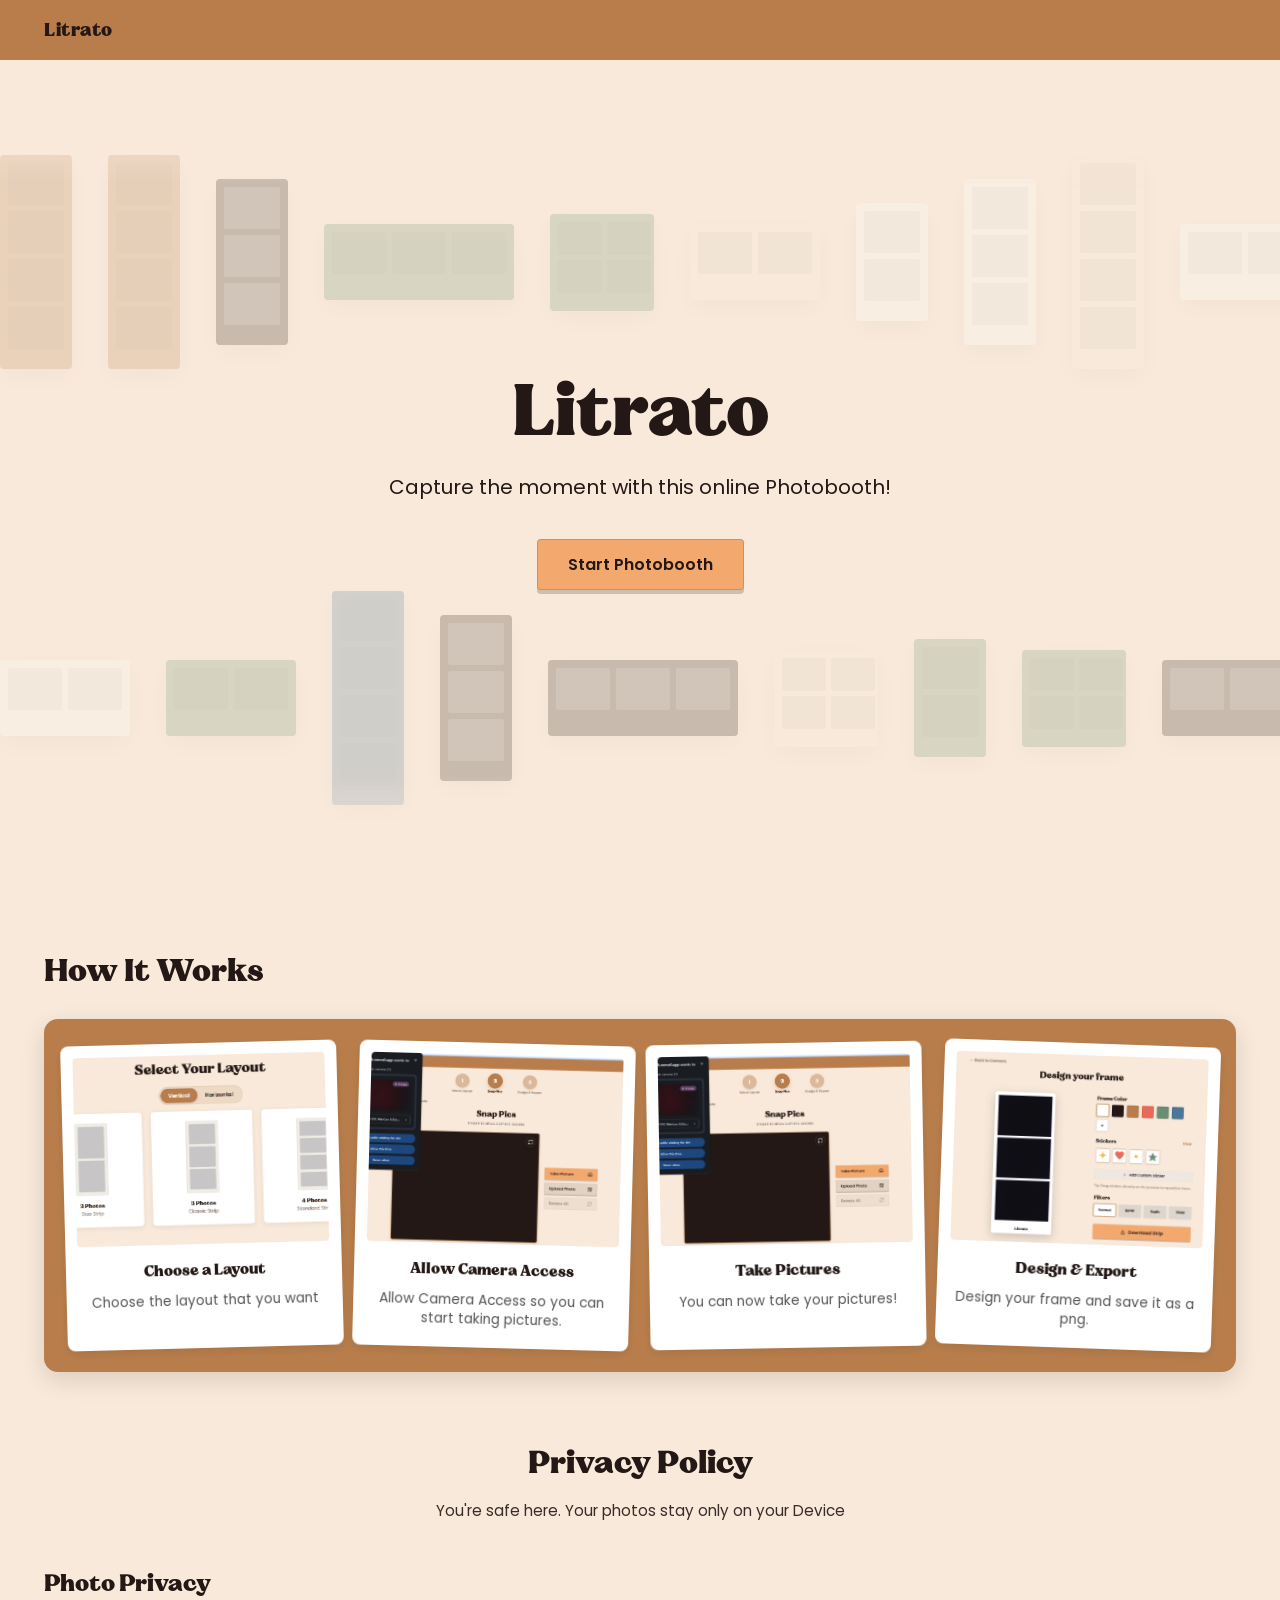
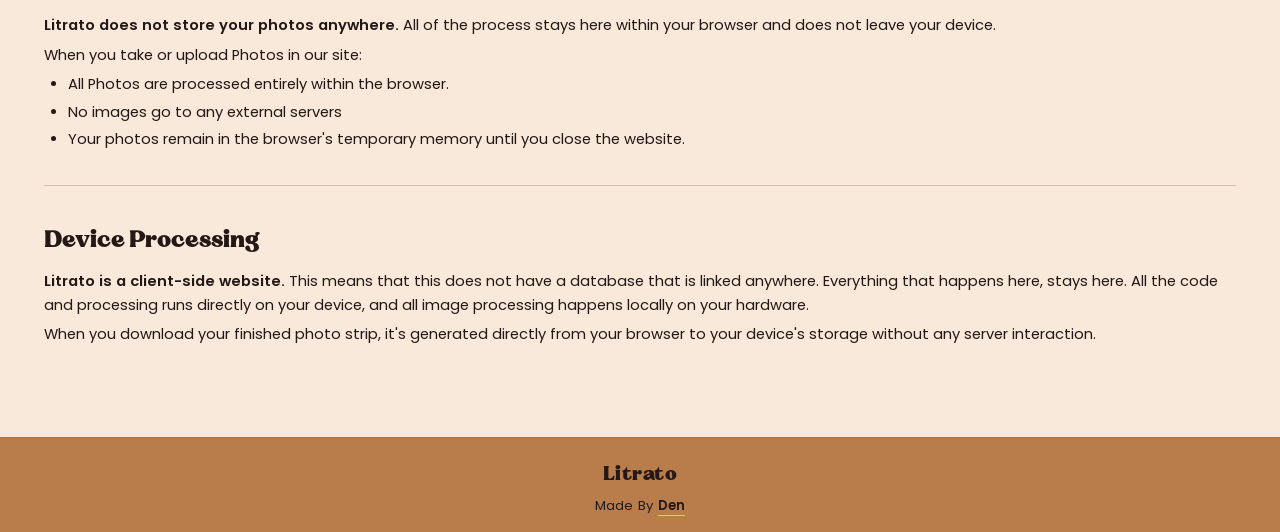
==== commit a95f84b4: "Updated Index Images" ====
--- a/index.html
+++ b/index.html
@@ -113,7 +113,7 @@
             </div>
             <div class="polaroid-text">
               <h3 class="polaroid-heading">Take Pictures</h3>
-              <p class="polaroid-desc">You can now take your pictures</p>
+              <p class="polaroid-desc">You can now take your pictures!</p>
             </div>
           </article>
 
@@ -129,7 +129,7 @@
             <div class="polaroid-text">
               <h3 class="polaroid-heading">Design &amp; Export</h3>
               <p class="polaroid-desc">
-                Design your frame and save it as a png
+                Design your frame and save it as a png.
               </p>
             </div>
           </article>
--- a/index.css
+++ b/index.css
@@ -1,4 +1,12 @@
 /* Design System & CSS Custom Properties */
+  @font-face {
+    font-family: 'Charman Serif';
+    src: url('../assets/fonts/charman-serif/CharmanSerif-Black.otf') format('opentype');
+    font-weight: 700 900;
+    font-style: normal;
+    font-display: swap;
+  }
+
 :root {
   /* Color Palette */
   --bg-primary: #F8E9DA;
@@ -12,13 +20,6 @@
   --divider-color: #D9BFA7;
 
   /* Typography Scales */
-  @font-face {
-    font-family: 'Charman Serif';
-    src: url('../assets/fonts/charman-serif/CharmanSerif-Black.otf') format('opentype');
-    font-weight: 700 900;
-    font-style: normal;
-    font-display: swap;
-  }
   --font-serif: "Charman Serif", Georgia, "Times New Roman", serif;
   --font-sans: "Poppins", -apple-system, BlinkMacSystemFont, "Segoe UI", Roboto, sans-serif;
 
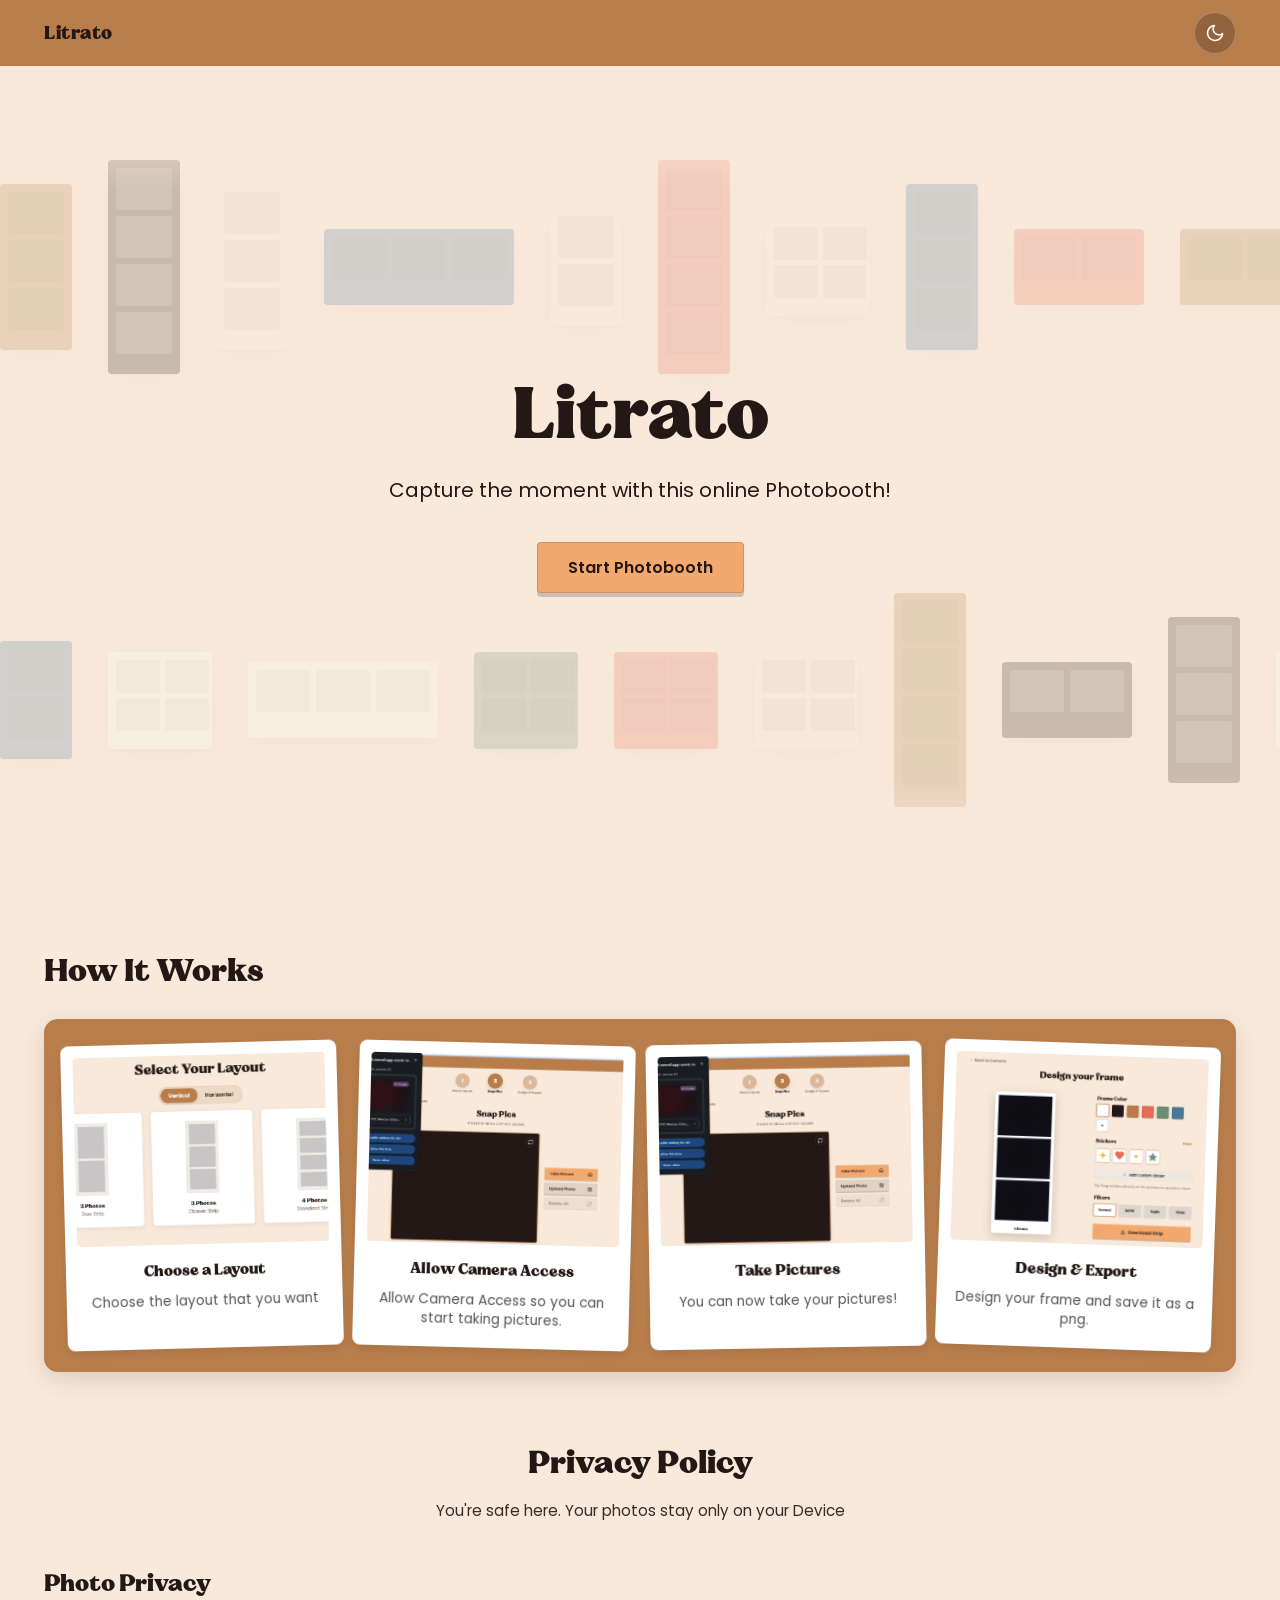
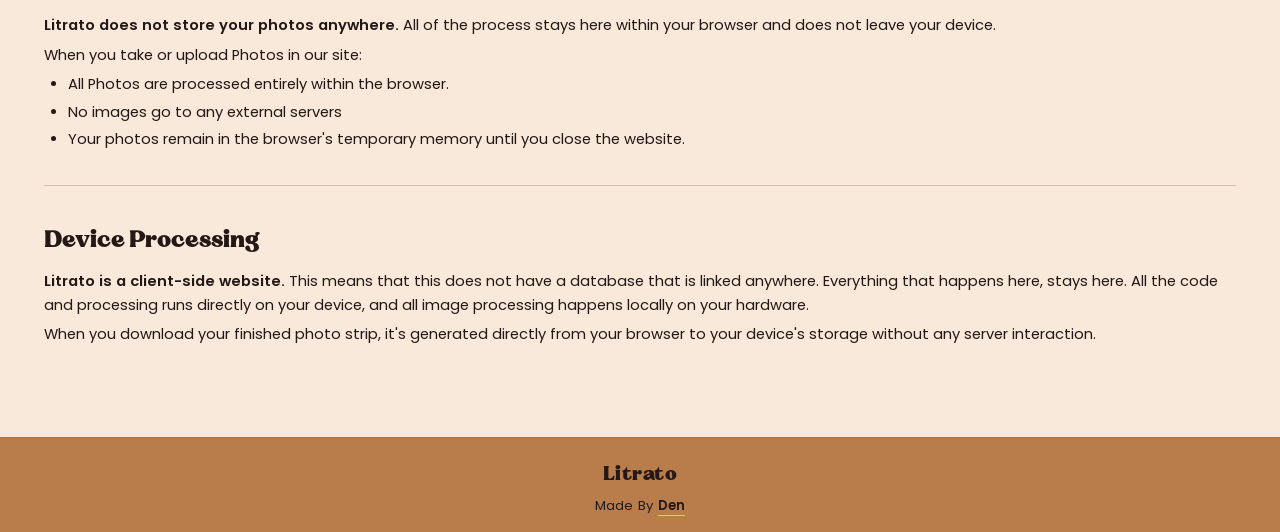
==== commit 2ba723be: "Added Dark Mode" ====
--- a/index.html
+++ b/index.html
@@ -39,6 +39,47 @@
       <header class="navbar">
         <div class="nav-container">
           <a href="index.html" class="nav-logo">Litrato</a>
+          <!-- Dark Mode Toggle Button -->
+          <button
+            type="button"
+            id="theme-toggle-btn"
+            class="theme-toggle-btn"
+            aria-label="Toggle dark mode"
+            title="Toggle dark mode"
+          >
+            <!-- Sun Icon (shown in dark mode) -->
+            <svg
+              class="theme-icon icon-sun"
+              viewBox="0 0 24 24"
+              fill="none"
+              stroke="currentColor"
+              stroke-width="2"
+              stroke-linecap="round"
+              stroke-linejoin="round"
+            >
+              <circle cx="12" cy="12" r="5"></circle>
+              <line x1="12" y1="1" x2="12" y2="3"></line>
+              <line x1="12" y1="21" x2="12" y2="23"></line>
+              <line x1="4.22" y1="4.22" x2="5.64" y2="5.64"></line>
+              <line x1="18.36" y1="18.36" x2="19.78" y2="19.78"></line>
+              <line x1="1" y1="12" x2="3" y2="12"></line>
+              <line x1="21" y1="12" x2="23" y2="12"></line>
+              <line x1="4.22" y1="19.78" x2="5.64" y2="18.36"></line>
+              <line x1="18.36" y1="5.64" x2="19.78" y2="4.22"></line>
+            </svg>
+            <!-- Moon Icon (shown in light mode) -->
+            <svg
+              class="theme-icon icon-moon"
+              viewBox="0 0 24 24"
+              fill="none"
+              stroke="currentColor"
+              stroke-width="2"
+              stroke-linecap="round"
+              stroke-linejoin="round"
+            >
+              <path d="M21 12.79A9 9 0 1 1 11.21 3 7 7 0 0 0 21 12.79z"></path>
+            </svg>
+          </button>
         </div>
       </header>
 
--- a/index.css
+++ b/index.css
@@ -41,6 +41,35 @@
   --shadow-card: 0 4px 10px rgba(0, 0, 0, 0.08);
 }
 
+[data-theme="dark"] {
+  --bg-primary: #2A1F1B;
+  --header-bg: #3A2C27;  
+  --accent-container: #4A3730;     
+  --btn-bg: #E09559;                
+  --btn-hover: #D18243;        
+  --text-main: #F5E6D8;        
+  --card-bg: #362823;               
+  --screen-placeholder-bg: #45342D; 
+  --border-muted: #544037;         
+
+  --shadow-btn: 0px 4px 0px rgba(18, 12, 10, 0.4);
+  --shadow-card: 0 4px 16px rgba(15, 10, 8, 0.3);
+}
+
+[data-theme="dark"] .theme-toggle-btn {
+  background: rgba(224, 149, 89, 0.18);
+  border-color: rgba(224, 149, 89, 0.35);
+  color: #F3A96E;
+}
+
+[data-theme="dark"] .polaroid-heading {
+  color: #000000;
+}
+
+[data-theme="dark"] .btn-back-to-top svg {
+  stroke: #f4f3f3;         
+}
+
 /*CSS Reset & Base Rules */
 *, *::before, *::after {
   box-sizing: border-box;
@@ -84,7 +113,7 @@
   padding: 0 var(--space-lg);
   display: flex;
   align-items: center;
-  justify-content: flex-start;
+  justify-content: space-between;
 }
 
 .nav-logo {
@@ -101,6 +130,70 @@
 
 .nav-logo:hover {
   transform: rotate(-2deg) scale(1.04);
+}
+
+.theme-toggle-btn {
+  position: relative;
+  width: 42px;
+  height: 42px;
+  border-radius: 50%;
+  border: 1px solid rgba(255, 255, 255, 0.25);
+  background: rgba(35, 24, 21, 0.25);
+  backdrop-filter: blur(4px);
+  color: #FFFFFF;
+  cursor: pointer;
+  display: flex;
+  align-items: center;
+  justify-content: center;
+  overflow: hidden;
+  transition: transform 0.25s cubic-bezier(0.34, 1.56, 0.64, 1), 
+              background-color 0.2s ease, 
+              border-color 0.2s ease;
+}
+
+.theme-toggle-btn:hover {
+  transform: scale(1.08);
+}
+
+.theme-toggle-btn:active {
+  transform: scale(0.92);
+}
+
+.theme-icon {
+  width: 20px;
+  height: 20px;
+  position: absolute;
+  transition: transform 0.4s cubic-bezier(0.34, 1.56, 0.64, 1), opacity 0.3s ease;
+}
+
+
+.icon-sun {
+  opacity: 0;
+  transform: rotate(90deg) scale(0.5);
+}
+
+.icon-moon {
+  opacity: 1;
+  transform: rotate(0deg) scale(1);
+}
+
+
+[data-theme="dark"] .icon-sun {
+  opacity: 1;
+  transform: rotate(0deg) scale(1);
+}
+
+[data-theme="dark"] .icon-moon {
+  opacity: 0;
+  transform: rotate(-90deg) scale(0.5);
+}
+
+body,
+.navbar {
+  transition: background-color 0.35s ease, 
+              color 0.35s ease, 
+              border-color 0.35s ease, 
+              box-shadow 0.35s ease;
 }
 
 /* Hero Section */
